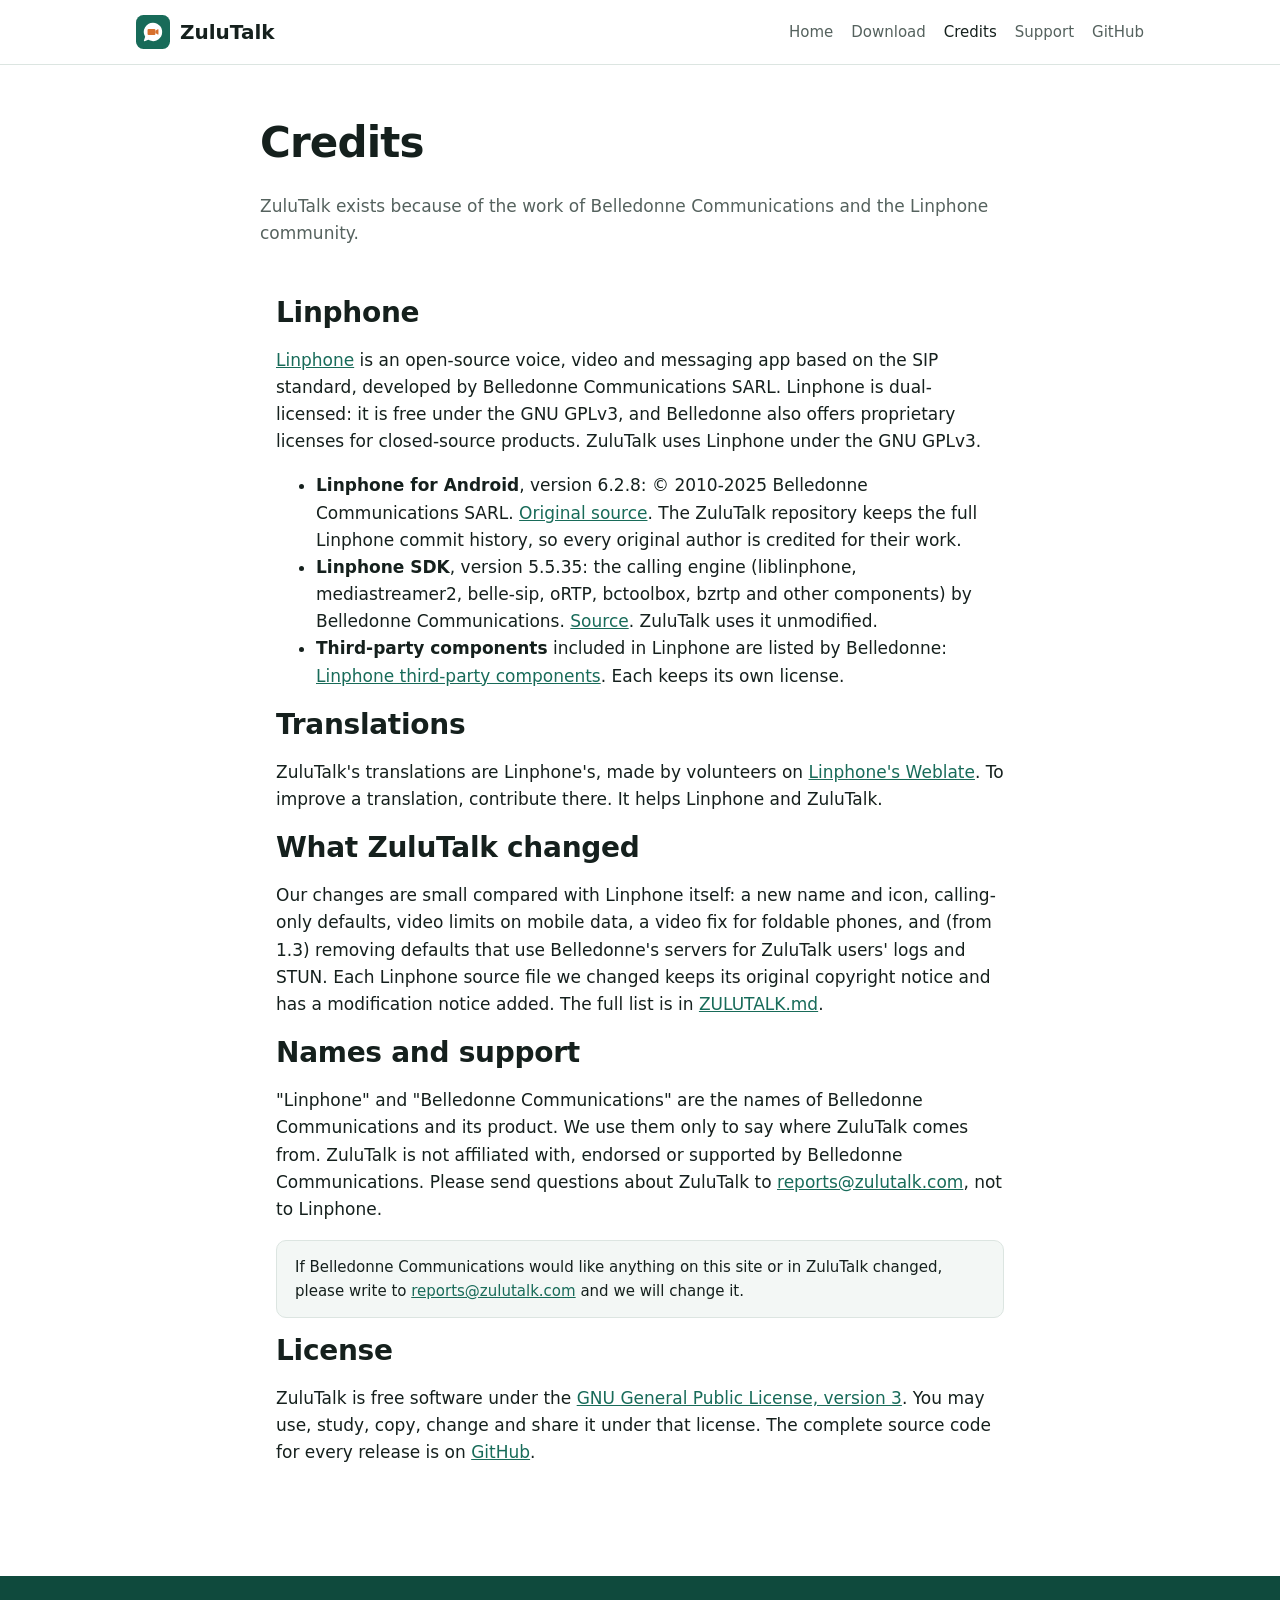
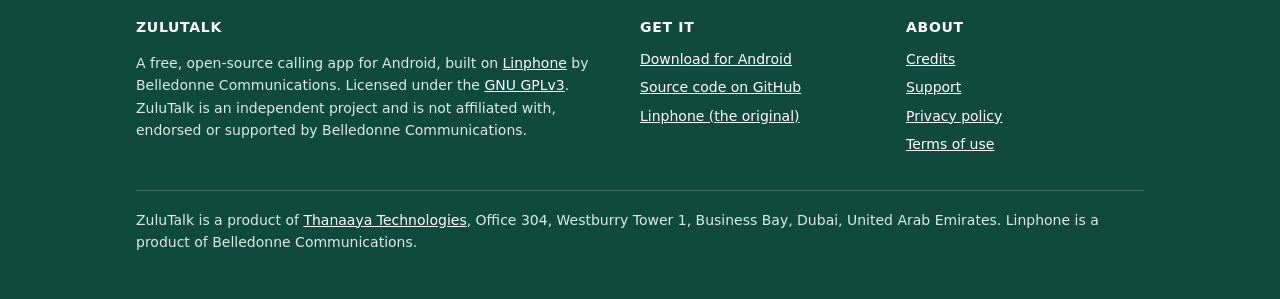
==== credits/index.html @ f60371dd "zulutalk.com website Co-Authored-By: Claude Opus 5.5 <noreply@anthropic.com>" ====
<!doctype html>
<html lang="en">
<head>
<meta charset="utf-8">
<meta name="viewport" content="width=device-width, initial-scale=1">
<title>Credits · ZuluTalk</title>
<meta name="description" content="ZuluTalk is built on Linphone by Belledonne Communications. Full credits and license.">
<link rel="canonical" href="https://zulutalk.com/credits/">
<link rel="icon" href="/assets/logo.svg" type="image/svg+xml">
<link rel="icon" href="/assets/favicon-32.png" sizes="32x32" type="image/png">
<link rel="apple-touch-icon" href="/assets/apple-touch-icon.png">
<meta name="theme-color" content="#186B59">
<meta property="og:type" content="website">
<meta property="og:site_name" content="ZuluTalk">
<meta property="og:title" content="Credits · ZuluTalk">
<meta property="og:description" content="ZuluTalk is built on Linphone by Belledonne Communications. Full credits and license.">
<meta property="og:url" content="https://zulutalk.com/credits/">
<meta property="og:image" content="https://zulutalk.com/assets/og.png">
<link rel="stylesheet" href="/assets/site.css">
</head>
<body>
<header class="top"><div class="wrap">
  <a class="brand" href="/"><img src="/assets/logo.svg" alt="" width="34" height="34">ZuluTalk</a>
  <nav class="main" aria-label="Main"><a href="/">Home</a><a href="/download/">Download</a><a href="/credits/" aria-current="page">Credits</a><a href="/support/">Support</a><a href="https://github.com/kaspaguy/Zulutalk">GitHub</a></nav>
</div></header>
<main>

<div class="wrap narrow page-head">
  <h1>Credits</h1>
  <p class="muted">ZuluTalk exists because of the work of Belledonne Communications and the Linphone community.</p>
</div>
<section class="block" style="padding-top:12px"><div class="wrap narrow">
  <h2>Linphone</h2>
  <p><a href="https://www.linphone.org">Linphone</a> is an open-source voice, video and messaging app based on the SIP standard,
  developed by Belledonne Communications SARL. Linphone is dual-licensed: it is free under the
  GNU GPLv3, and Belledonne also offers proprietary licenses for closed-source products.
  ZuluTalk uses Linphone under the GNU GPLv3.</p>
  <ul>
    <li><strong>Linphone for Android</strong>, version 6.2.8: © 2010-2025 Belledonne Communications SARL.
      <a href="https://gitlab.linphone.org/BC/public/linphone-android">Original source</a>. The ZuluTalk repository keeps the full Linphone commit history, so every original
      author is credited for their work.</li>
    <li><strong>Linphone SDK</strong>, version 5.5.35: the calling engine (liblinphone, mediastreamer2, belle-sip, oRTP, bctoolbox,
      bzrtp and other components) by Belledonne Communications. <a href="https://gitlab.linphone.org/BC/public/linphone-sdk">Source</a>. ZuluTalk uses it unmodified.</li>
    <li><strong>Third-party components</strong> included in Linphone are listed by Belledonne:
      <a href="https://wiki.linphone.org/xwiki/wiki/public/view/Linphone/Third%20party%20components%20/#Hlinphone-android">Linphone third-party components</a>. Each keeps its own license.</li>
  </ul>

  <h2 id="translations">Translations</h2>
  <p>ZuluTalk's translations are Linphone's, made by volunteers on <a href="https://weblate.linphone.org/">Linphone's Weblate</a>.
  To improve a translation, contribute there. It helps Linphone and ZuluTalk.</p>

  <h2>What ZuluTalk changed</h2>
  <p>Our changes are small compared with Linphone itself: a new name and icon, calling-only defaults, video limits on mobile
  data, a video fix for foldable phones, and (from 1.3) removing defaults that use Belledonne's servers for ZuluTalk users' logs and STUN.
  Each Linphone source file we changed keeps its original copyright notice and has a modification notice added.
  The full list is in <a href="https://github.com/kaspaguy/Zulutalk/blob/main/ZULUTALK.md">ZULUTALK.md</a>.</p>

  <h2>Names and support</h2>
  <p>"Linphone" and "Belledonne Communications" are the names of Belledonne Communications and its product. We use them only
  to say where ZuluTalk comes from. ZuluTalk is not affiliated with, endorsed or supported by Belledonne Communications.
  Please send questions about ZuluTalk to <a href="mailto:reports@zulutalk.com">reports@zulutalk.com</a>, not to Linphone.</p>
  <p class="note">If Belledonne Communications would like anything on this site or in ZuluTalk changed, please write to
  <a href="mailto:reports@zulutalk.com">reports@zulutalk.com</a> and we will change it.</p>

  <h2>License</h2>
  <p>ZuluTalk is free software under the <a href="https://www.gnu.org/licenses/gpl-3.0.html">GNU General Public License, version 3</a>. You may use, study, copy,
  change and share it under that license. The complete source code for every release is on <a href="https://github.com/kaspaguy/Zulutalk">GitHub</a>.</p>
</div></section>

</main>
<footer class="site"><div class="wrap">
  <div class="cols">
    <div>
      <h4>ZuluTalk</h4>
      <p>A free, open-source calling app for Android, built on <a href="https://www.linphone.org">Linphone</a> by Belledonne Communications.
      Licensed under the <a href="https://www.gnu.org/licenses/gpl-3.0.html">GNU GPLv3</a>. ZuluTalk is an independent project and is not affiliated with,
      endorsed or supported by Belledonne Communications.</p>
    </div>
    <div>
      <h4>Get it</h4>
      <ul>
        <li><a href="/download/">Download for Android</a></li>
        <li><a href="https://github.com/kaspaguy/Zulutalk">Source code on GitHub</a></li>
        <li><a href="https://www.linphone.org">Linphone (the original)</a></li>
      </ul>
    </div>
    <div>
      <h4>About</h4>
      <ul>
        <li><a href="/credits/">Credits</a></li>
        <li><a href="/support/">Support</a></li>
        <li><a href="/privacy/">Privacy policy</a></li>
        <li><a href="/terms/">Terms of use</a></li>
      </ul>
    </div>
  </div>
  <p class="legal-line">ZuluTalk is a product of <a href="https://thanaaya.com">Thanaaya Technologies</a>, Office 304, Westburry Tower 1, Business Bay, Dubai, United Arab Emirates.
  Linphone is a product of Belledonne Communications.</p>
</div></footer>
</body>
</html>
---- assets/site.css ----
:root {
  --green: #186B59;
  --green-dark: #0F4A3D;
  --orange: #D7702D;
  --bg: #FFFFFF;
  --bg-soft: #F3F7F5;
  --text: #15201D;
  --muted: #55625E;
  --line: #DCE5E1;
  --card: #FFFFFF;
  --link: #186B59;
}
@media (prefers-color-scheme: dark) {
  :root {
    --bg: #0E1513;
    --bg-soft: #15201D;
    --text: #E8EFEC;
    --muted: #A3B2AD;
    --line: #26332F;
    --card: #15201D;
    --link: #6FCBB3;
  }
}
* { box-sizing: border-box; }
html { -webkit-text-size-adjust: 100%; }
body {
  margin: 0;
  background: var(--bg);
  color: var(--text);
  font: 17px/1.6 system-ui, -apple-system, "Segoe UI", Roboto, "Noto Sans", Arial, sans-serif;
}
a { color: var(--link); }
img { max-width: 100%; height: auto; }
.wrap { max-width: 1040px; margin: 0 auto; padding: 0 16px; }
.narrow { max-width: 760px; }

header.top { border-bottom: 1px solid var(--line); }
header.top .wrap { display: flex; align-items: center; justify-content: space-between; gap: 16px; min-height: 64px; flex-wrap: wrap; }
.brand { display: flex; align-items: center; gap: 10px; text-decoration: none; color: var(--text); font-weight: 700; font-size: 20px; }
.brand img { width: 34px; height: 34px; }
nav.main { display: flex; gap: 18px; flex-wrap: wrap; font-size: 15px; }
nav.main a { color: var(--muted); text-decoration: none; }
nav.main a:hover, nav.main a[aria-current="page"] { color: var(--text); }

.hero { padding: 64px 0 48px; background: var(--bg-soft); border-bottom: 1px solid var(--line); }
.hero .wrap { display: grid; grid-template-columns: 1.4fr 1fr; gap: 40px; align-items: center; }
.hero h1 { font-size: clamp(32px, 5vw, 50px); line-height: 1.12; margin: 0 0 16px; letter-spacing: -0.02em; }
.hero p.lead { font-size: 19px; color: var(--muted); margin: 0 0 24px; }
.hero .logo-big { justify-self: center; width: min(280px, 70vw); }
.btns { display: flex; gap: 12px; flex-wrap: wrap; }
.btn { display: inline-block; padding: 12px 20px; border-radius: 10px; font-weight: 600; text-decoration: none; border: 2px solid var(--green); }
.btn.primary { background: var(--green); color: #fff; }
.btn.primary:hover { background: var(--green-dark); border-color: var(--green-dark); }
.btn.ghost { color: var(--link); }
.meta { font-size: 14px; color: var(--muted); margin-top: 14px; }

section.block { padding: 52px 0; border-bottom: 1px solid var(--line); }
section.block:last-of-type { border-bottom: 0; }
h2 { font-size: 28px; line-height: 1.25; margin: 0 0 14px; letter-spacing: -0.01em; }
h3 { font-size: 19px; margin: 26px 0 6px; }
.muted { color: var(--muted); }
.grid { display: grid; grid-template-columns: repeat(auto-fit, minmax(240px, 1fr)); gap: 18px; margin-top: 22px; }
.card { background: var(--card); border: 1px solid var(--line); border-radius: 14px; padding: 20px; }
.card h3 { margin-top: 0; }
.tag { display: inline-block; font-size: 12px; font-weight: 700; letter-spacing: .04em; text-transform: uppercase; color: var(--orange); margin-bottom: 6px; }
.credit { background: var(--bg-soft); border-left: 4px solid var(--orange); padding: 18px 20px; border-radius: 8px; margin: 18px 0; }
.note { background: var(--bg-soft); border: 1px solid var(--line); padding: 14px 18px; border-radius: 10px; font-size: 15px; }

.page-head { padding: 44px 0 18px; }
.page-head h1 { font-size: clamp(30px, 4.5vw, 42px); margin: 0 0 8px; letter-spacing: -0.02em; }
.legal h2 { font-size: 21px; margin-top: 34px; }
.legal ol, .legal ul { padding-left: 22px; }

table { width: 100%; border-collapse: collapse; font-size: 15px; margin: 14px 0; }
th, td { text-align: left; padding: 10px 8px; border-bottom: 1px solid var(--line); vertical-align: top; }
code { font-family: ui-monospace, SFMono-Regular, Menlo, Consolas, monospace; font-size: 14px; background: var(--bg-soft); padding: 2px 5px; border-radius: 5px; word-break: break-all; }

footer.site { background: var(--green-dark); color: #DCEBE6; padding: 40px 0 32px; font-size: 14px; margin-top: 40px; }
footer.site a { color: #FFFFFF; }
footer.site .cols { display: grid; grid-template-columns: 2fr 1fr 1fr; gap: 28px; }
footer.site h4 { color: #fff; font-size: 14px; margin: 0 0 10px; text-transform: uppercase; letter-spacing: .05em; }
footer.site ul { list-style: none; padding: 0; margin: 0; }
footer.site li { margin: 6px 0; }
footer.site .legal-line { border-top: 1px solid rgba(255,255,255,.18); margin-top: 28px; padding-top: 18px; }

@media (max-width: 760px) {
  .hero .wrap { grid-template-columns: 1fr; }
  .hero .logo-big { order: -1; width: 140px; justify-self: start; }
  footer.site .cols { grid-template-columns: 1fr; }
  table { font-size: 14px; }
}
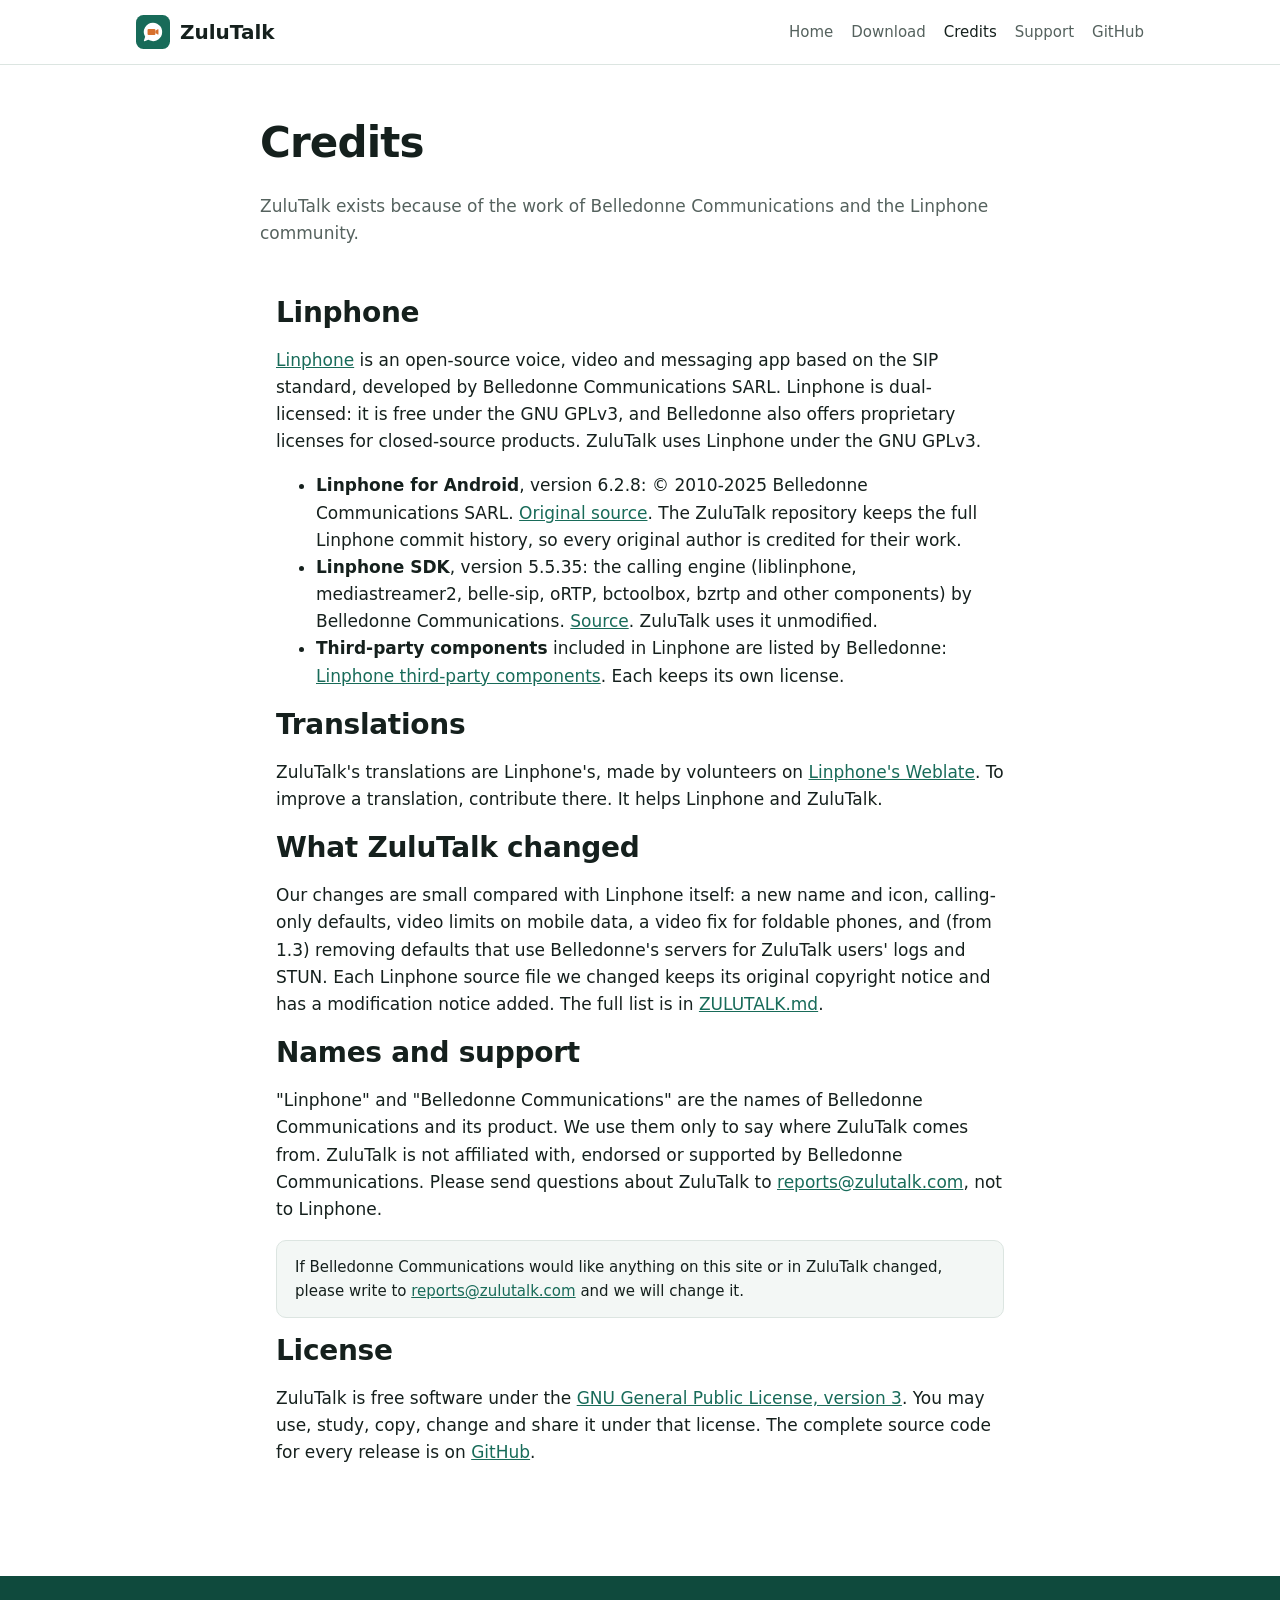
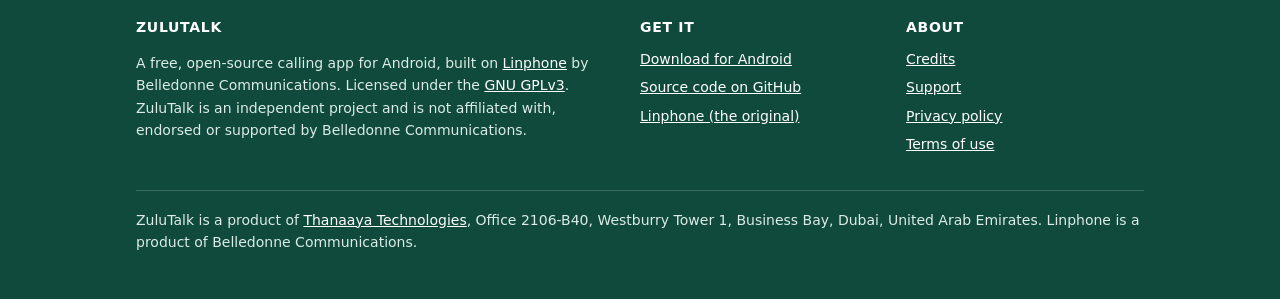
==== commit 84e51c33: "Use the registered (EJARI) office address Co-Authored-By: Claude Opus 5.5 <noreply@anthropic.com>" ====
--- a/credits/index.html
+++ b/credits/index.html
@@ -94,7 +94,7 @@
       </ul>
     </div>
   </div>
-  <p class="legal-line">ZuluTalk is a product of <a href="https://thanaaya.com">Thanaaya Technologies</a>, Office 304, Westburry Tower 1, Business Bay, Dubai, United Arab Emirates.
+  <p class="legal-line">ZuluTalk is a product of <a href="https://thanaaya.com">Thanaaya Technologies</a>, Office 2106-B40, Westburry Tower 1, Business Bay, Dubai, United Arab Emirates.
   Linphone is a product of Belledonne Communications.</p>
 </div></footer>
 </body>
